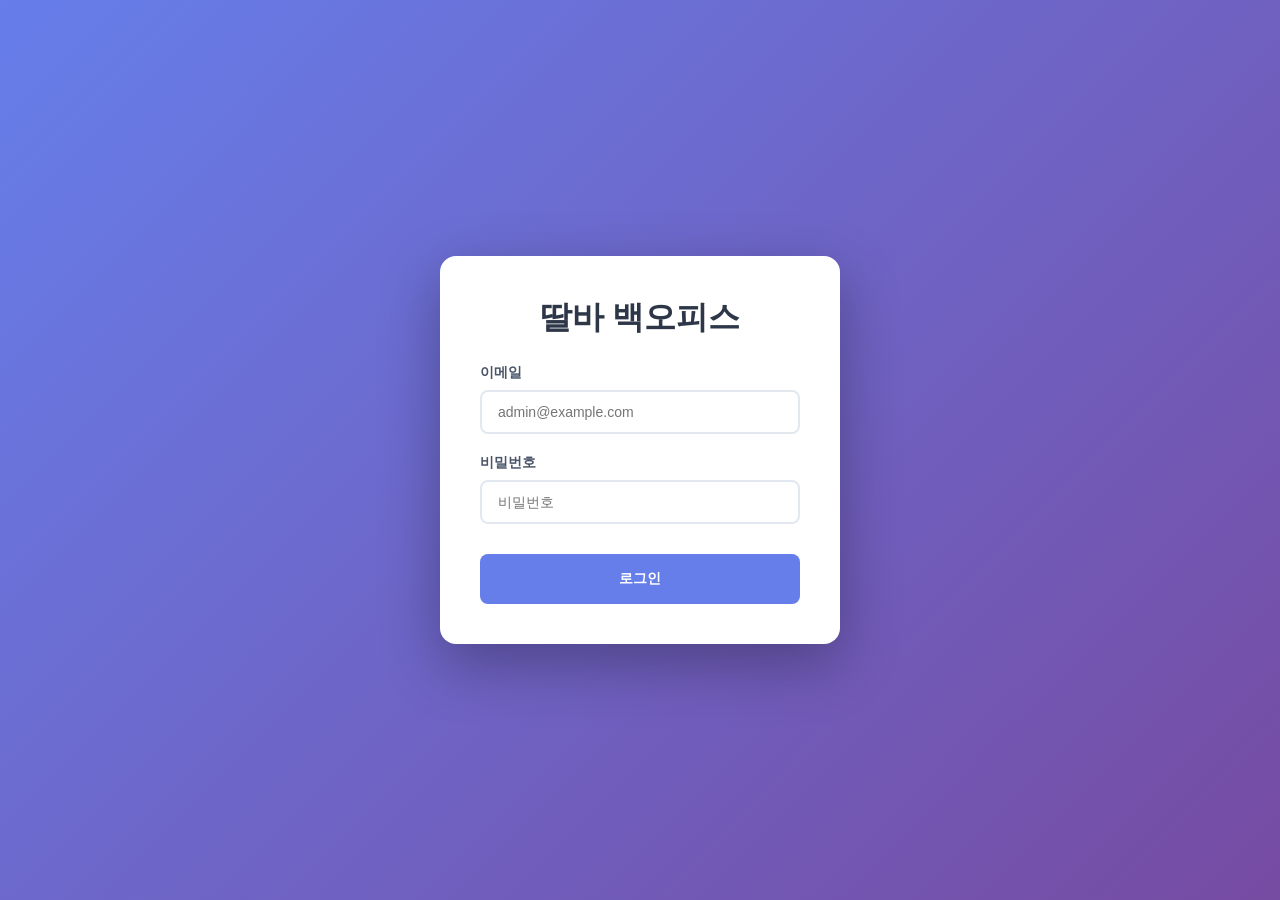
==== backend/src/main/resources/static/admin/index.html @ c96c1b23 "feat:관리자탭에서 일정 추가시 장소 2개이상 선택할 수 있도록 수정" ====
<!DOCTYPE html>
<html lang="ko">
<head>
    <meta charset="UTF-8">
    <meta name="viewport" content="width=device-width, initial-scale=1.0">
    <title>딸바 백오피스</title>
    <link rel="stylesheet" href="css/admin.css">
</head>
<body>
    <!-- 로그인 화면 -->
    <div id="login-screen" class="login-container">
        <div class="login-box">
            <h1>딸바 백오피스</h1>
            <form id="login-form" class="login-form">
                <div class="filter-item">
                    <label for="login-email">이메일</label>
                    <input type="email" id="login-email" class="modal-input" placeholder="admin@example.com" required>
                </div>
                <div class="filter-item">
                    <label for="login-password">비밀번호</label>
                    <input type="password" id="login-password" class="modal-input" placeholder="비밀번호" required>
                </div>
                <p id="login-error" style="color: #991b1b; font-size: 14px; margin-bottom: 12px; display: none;"></p>
                <button type="submit" class="btn btn-primary">로그인</button>
            </form>
        </div>
    </div>

    <!-- 관리자 화면 -->
    <div id="admin-screen" class="admin-container hidden">
        <aside class="sidebar">
            <div class="logo">
                <h2>딸바 관리</h2>
            </div>
            <nav class="nav-menu">
                <button type="button" class="nav-tab active" data-tab="dashboard">
                    <span class="tab-icon">📊</span>
                    <span class="tab-text">대시보드</span>
                </button>
                <button type="button" class="nav-tab" data-tab="users">
                    <span class="tab-icon">👥</span>
                    <span class="tab-text">유저 관리</span>
                </button>
                <button type="button" class="nav-tab" data-tab="clubs">
                    <span class="tab-icon">🏀</span>
                    <span class="tab-text">동아리 관리</span>
                </button>
                <button type="button" class="nav-tab" data-tab="posts">
                    <span class="tab-icon">📝</span>
                    <span class="tab-text">게시글 관리</span>
                </button>
                <button type="button" class="nav-tab" data-tab="schedule-locations">
                    <span class="tab-icon">📍</span>
                    <span class="tab-text">매칭 장소</span>
                </button>
                <button type="button" class="nav-tab" data-tab="schedules">
                    <span class="tab-icon">📅</span>
                    <span class="tab-text">일정 관리</span>
                </button>
            </nav>
            <button type="button" class="logout-btn" id="logout-btn">로그아웃</button>
        </aside>

        <main class="main-content">
            <!-- 대시보드 -->
            <div id="tab-dashboard" class="tab-content active">
                <div class="content-header">
                    <h1>대시보드</h1>
                </div>
                <div class="stats-grid" id="dashboard-stats">
                    <div class="stat-card">
                        <h3>전체 유저</h3>
                        <div class="stat-value" id="stat-users">-</div>
                    </div>
                    <div class="stat-card">
                        <h3>동아리 수</h3>
                        <div class="stat-value" id="stat-clubs">-</div>
                    </div>
                </div>
            </div>

            <!-- 유저 관리 -->
            <div id="tab-users" class="tab-content">
                <div class="content-header">
                    <h1>유저 관리</h1>
                    <div class="header-info">
                        <span class="total-count">총 <strong id="users-total">0</strong>명</span>
                    </div>
                </div>
                <div class="filter-section">
                    <div class="filter-group">
                        <div class="filter-item">
                            <label>학생 여부</label>
                            <select id="filter-student" class="filter-select">
                                <option value="">전체</option>
                                <option value="true">학생</option>
                                <option value="false">외부인</option>
                            </select>
                        </div>
                        <div class="filter-item search-box">
                            <label>검색 (이메일, 본명, 학번)</label>
                            <div class="search-wrapper">
                                <input type="text" id="search-users" class="search-input" placeholder="검색어 입력">
                                <button type="button" class="search-btn" id="btn-search-users">🔍</button>
                                <button type="button" class="reset-btn" id="btn-reset-users">초기화</button>
                            </div>
                        </div>
                    </div>
                </div>
                <div class="table-section">
                    <div class="table-wrapper">
                        <table class="member-table">
                            <thead>
                                <tr>
                                    <th>번호</th>
                                    <th>이메일</th>
                                    <th>본명</th>
                                    <th>학생</th>
                                    <th>학과</th>
                                    <th>학번</th>
                                    <th>동아리</th>
                                    <th>가입일</th>
                                    <th>액션</th>
                                </tr>
                            </thead>
                            <tbody id="users-tbody">
                                <tr><td colspan="9" class="empty-state"><p>데이터를 불러오는 중...</p></td></tr>
                            </tbody>
                        </table>
                    </div>
                    <div class="pagination" id="users-pagination"></div>
                </div>
            </div>

            <!-- 동아리 관리 -->
            <div id="tab-clubs" class="tab-content">
                <div class="content-header">
                    <h1>동아리 관리</h1>
                    <div class="header-info">
                        <button type="button" class="action-btn" id="btn-create-club">+ 동아리 생성</button>
                    </div>
                </div>
                <div class="table-section">
                    <div class="table-wrapper">
                        <table class="member-table">
                            <thead>
                                <tr>
                                    <th>동아리명</th>
                                    <th>동아리장</th>
                                    <th>멤버 수</th>
                                    <th>액션</th>
                                </tr>
                            </thead>
                            <tbody id="clubs-tbody">
                                <tr><td colspan="4" class="empty-state"><p>데이터를 불러오는 중...</p></td></tr>
                            </tbody>
                        </table>
                    </div>
                </div>
            </div>

            <!-- 게시글 관리 -->
            <div id="tab-posts" class="tab-content">
                <div class="content-header">
                    <h1>게시글 관리</h1>
                    <div class="header-info">
                        <button type="button" class="action-btn" id="btn-create-post">+ 공지 작성</button>
                        <span class="total-count" style="margin-left: 12px;">총 <strong id="posts-total">0</strong>건</span>
                    </div>
                </div>
                <div class="table-section">
                    <div class="table-wrapper">
                        <table class="member-table">
                            <thead>
                                <tr>
                                    <th>공지</th>
                                    <th>제목</th>
                                    <th>작성자</th>
                                    <th>조회</th>
                                    <th>댓글</th>
                                    <th>작성일</th>
                                    <th>액션</th>
                                </tr>
                            </thead>
                            <tbody id="posts-tbody">
                                <tr><td colspan="7" class="empty-state"><p>데이터를 불러오는 중...</p></td></tr>
                            </tbody>
                        </table>
                    </div>
                    <div class="pagination" id="posts-pagination"></div>
                </div>
            </div>

            <!-- 매칭 장소 관리 -->
            <div id="tab-schedule-locations" class="tab-content">
                <div class="content-header">
                    <h1>매칭 장소 관리</h1>
                    <div class="header-info">
                        <button type="button" class="action-btn" id="btn-create-location">+ 장소 추가</button>
                        <span class="total-count" style="margin-left: 12px;">총 <strong id="locations-total">0</strong>곳</span>
                    </div>
                </div>
                <div class="table-section">
                    <div class="table-wrapper">
                        <table class="member-table">
                            <thead>
                                <tr>
                                    <th>순서</th>
                                    <th>장소명</th>
                                    <th>액션</th>
                                </tr>
                            </thead>
                            <tbody id="locations-tbody">
                                <tr><td colspan="3" class="empty-state"><p>데이터를 불러오는 중...</p></td></tr>
                            </tbody>
                        </table>
                    </div>
                </div>
            </div>

            <!-- 일정 관리 -->
            <div id="tab-schedules" class="tab-content">
                <div class="content-header">
                    <h1>일정 관리</h1>
                    <div class="header-info">
                        <button type="button" class="action-btn" id="btn-create-schedule">+ 일정 등록</button>
                        <span class="total-count" style="margin-left: 12px;">총 <strong id="schedules-total">0</strong>건</span>
                    </div>
                </div>
                <div class="filter-section">
                    <div class="filter-group">
                        <div class="filter-item">
                            <label>날짜 범위</label>
                            <input type="date" id="schedule-start-date" class="filter-input">
                            ~
                            <input type="date" id="schedule-end-date" class="filter-input">
                        </div>
                        <div class="filter-item">
                            <label>장소</label>
                            <div id="filter-schedule-locations" class="filter-locations-checkboxes">
                                <!-- 체크박스는 refreshLocationSelects에서 동적 생성 -->
                            </div>
                        </div>
                        <div class="filter-item">
                            <button type="button" class="search-btn" id="btn-search-schedules">조회</button>
                        </div>
                    </div>
                </div>
                <div class="table-section">
                    <div class="table-wrapper">
                        <table class="member-table">
                            <thead>
                                <tr>
                                    <th>장소</th>
                                    <th>종류</th>
                                    <th>날짜</th>
                                    <th>시작</th>
                                    <th>종료</th>
                                    <th>상태</th>
                                    <th>제목</th>
                                    <th>액션</th>
                                </tr>
                            </thead>
                            <tbody id="schedules-tbody">
                                <tr><td colspan="8" class="empty-state"><p>날짜 범위를 선택 후 조회하세요.</p></td></tr>
                            </tbody>
                        </table>
                    </div>
                </div>
            </div>

        </main>
    </div>

    <!-- 유저 상세 모달 -->
    <div id="modal-user-detail" class="modal">
        <div class="modal-content">
            <div class="modal-header">
                <h3>유저 상세</h3>
                <button type="button" class="modal-close" data-close="modal-user-detail">&times;</button>
            </div>
            <div class="modal-body" id="modal-user-detail-body"></div>
        </div>
    </div>

    <!-- 동아리 생성 모달 -->
    <div id="modal-create-club" class="modal">
        <div class="modal-content">
            <div class="modal-header">
                <h3>동아리 생성</h3>
                <button type="button" class="modal-close" data-close="modal-create-club">&times;</button>
            </div>
            <div class="modal-body">
                <form id="form-create-club" class="modal-form">
                    <div class="filter-item">
                        <label>동아리명</label>
                        <input type="text" id="club-name" class="modal-input" required placeholder="동아리 이름">
                    </div>
                    <div class="filter-item">
                        <label>로고 URL (선택)</label>
                        <input type="url" id="club-logo" class="modal-input" placeholder="https://...">
                    </div>
                    <div class="filter-item">
                        <label>동아리 소개 (선택)</label>
                        <textarea id="club-introduction" class="modal-input" rows="3" placeholder="동아리 소개를 입력하세요"></textarea>
                    </div>
                </form>
            </div>
            <div class="modal-footer">
                <button type="button" class="btn btn-cancel" data-close="modal-create-club">취소</button>
                <button type="button" class="btn btn-primary" id="btn-submit-create-club">생성</button>
            </div>
        </div>
    </div>

    <!-- 동아리장 설정 모달 -->
    <div id="modal-set-captain" class="modal">
        <div class="modal-content">
            <div class="modal-header">
                <h3>동아리장 설정</h3>
                <button type="button" class="modal-close" data-close="modal-set-captain">&times;</button>
            </div>
            <div class="modal-body">
                <p class="modal-member-info" id="captain-club-name"></p>
                <div class="filter-item">
                    <label>동아리장 선택</label>
                    <select id="captain-user-select" class="modal-select"></select>
                </div>
            </div>
            <div class="modal-footer">
                <button type="button" class="btn btn-cancel" data-close="modal-set-captain">취소</button>
                <button type="button" class="btn btn-primary" id="btn-submit-captain">설정</button>
            </div>
        </div>
    </div>

    <!-- 게시글 작성/수정 모달 -->
    <div id="modal-edit-post" class="modal">
        <div class="modal-content">
            <div class="modal-header">
                <h3 id="modal-post-title">공지 작성</h3>
                <button type="button" class="modal-close" data-close="modal-edit-post">&times;</button>
            </div>
            <div class="modal-body">
                <input type="hidden" id="edit-post-id">
                <div class="filter-item">
                    <label>제목</label>
                    <input type="text" id="edit-post-title" class="modal-input" required placeholder="제목을 입력하세요" maxlength="200">
                </div>
                <div class="filter-item">
                    <label>내용</label>
                    <textarea id="edit-post-content" class="modal-input" rows="8" required placeholder="내용을 입력하세요"></textarea>
                </div>
                <div class="filter-item" id="edit-post-pin-wrap" style="display: none;">
                    <label><input type="checkbox" id="edit-post-pinned"> 상단 고정 (공지)</label>
                </div>
            </div>
            <div class="modal-footer">
                <button type="button" class="btn btn-cancel" data-close="modal-edit-post">취소</button>
                <button type="button" class="btn btn-primary" id="btn-submit-post">저장</button>
            </div>
        </div>
    </div>

    <!-- 게시글 상세 모달 -->
    <div id="modal-post-detail" class="modal">
        <div class="modal-content modal-wide">
            <div class="modal-header">
                <h3>게시글 상세</h3>
                <button type="button" class="modal-close" data-close="modal-post-detail">&times;</button>
            </div>
            <div class="modal-body" id="modal-post-detail-body">
                <p>로딩 중...</p>
            </div>
            <div class="modal-footer">
                <button type="button" class="btn btn-cancel" data-close="modal-post-detail">닫기</button>
                <button type="button" class="btn btn-primary" id="btn-edit-post-from-detail">수정</button>
                <button type="button" class="btn btn-secondary" id="btn-pin-post">공지 설정</button>
                <button type="button" class="btn btn-danger" id="btn-delete-post">삭제</button>
            </div>
        </div>
    </div>

    <!-- 매칭 장소 등록/수정 모달 -->
    <div id="modal-edit-location" class="modal">
        <div class="modal-content">
            <div class="modal-header">
                <h3 id="modal-location-title">장소 추가</h3>
                <button type="button" class="modal-close" data-close="modal-edit-location">&times;</button>
            </div>
            <div class="modal-body">
                <input type="hidden" id="edit-location-id">
                <div class="filter-item">
                    <label>장소명 <span class="required">*</span></label>
                    <input type="text" id="edit-location-name" class="modal-input" required placeholder="예: 넉넉한터 본관 방향">
                </div>
                <div class="filter-item">
                    <label>정렬 순서</label>
                    <input type="number" id="edit-location-sort-order" class="modal-input" value="0" min="0">
                </div>
            </div>
            <div class="modal-footer">
                <button type="button" class="btn btn-cancel" data-close="modal-edit-location">취소</button>
                <button type="button" class="btn btn-primary" id="btn-submit-location">저장</button>
            </div>
        </div>
    </div>

    <!-- 일정 등록/수정 모달 -->
    <div id="modal-edit-schedule" class="modal">
        <div class="modal-content">
            <div class="modal-header">
                <h3 id="modal-schedule-title">일정 등록</h3>
                <button type="button" class="modal-close" data-close="modal-edit-schedule">&times;</button>
            </div>
            <div class="modal-body">
                <input type="hidden" id="edit-schedule-id">
                <div class="filter-item">
                    <label>장소 <span class="required">*</span></label>
                    <select id="edit-schedule-location" class="modal-input" required>
                        <option value="">선택</option>
                    </select>
                </div>
                <div class="filter-item">
                    <label>종류</label>
                    <select id="edit-schedule-type" class="modal-input">
                        <option value="REGULAR">일반</option>
                        <option value="TRAINING">훈련 (12주 주간 반복)</option>
                    </select>
                    <p class="form-hint" id="schedule-type-hint" style="margin-top:4px; font-size:12px; color:#666; display:none;">훈련 선택 시, 같은 요일·시간으로 12주간 자동 등록됩니다.</p>
                </div>
                <div class="filter-item">
                    <label>날짜 <span class="required">*</span></label>
                    <input type="date" id="edit-schedule-date" class="modal-input" required>
                </div>
                <div class="filter-item">
                    <label>시작 시간 <span class="required">*</span></label>
                    <input type="time" id="edit-schedule-start-time" class="modal-input" required>
                </div>
                <div class="filter-item">
                    <label>종료 시간 <span class="required">*</span></label>
                    <input type="time" id="edit-schedule-end-time" class="modal-input" required>
                </div>
                <div class="filter-item">
                    <label>상태</label>
                    <select id="edit-schedule-status" class="modal-input">
                        <option value="SCHEDULED">사용 중</option>
                        <option value="AVAILABLE">비어 있음</option>
                        <option value="CANCELLED">취소</option>
                    </select>
                </div>
                <div class="filter-item">
                    <label>제목</label>
                    <input type="text" id="edit-schedule-title" class="modal-input" placeholder="예: 동아리 연습" maxlength="200">
                </div>
                <div class="filter-item">
                    <label>설명</label>
                    <textarea id="edit-schedule-description" class="modal-input" rows="3" placeholder="추가 설명"></textarea>
                </div>
            </div>
            <div class="modal-footer">
                <button type="button" class="btn btn-cancel" data-close="modal-edit-schedule">취소</button>
                <button type="button" class="btn btn-primary" id="btn-submit-schedule">저장</button>
            </div>
        </div>
    </div>

    <!-- 댓글 작성 모달 -->
    <div id="modal-add-comment" class="modal">
        <div class="modal-content">
            <div class="modal-header">
                <h3>댓글 작성</h3>
                <button type="button" class="modal-close" data-close="modal-add-comment">&times;</button>
            </div>
            <div class="modal-body">
                <input type="hidden" id="comment-post-id">
                <div class="filter-item">
                    <label>댓글 내용</label>
                    <textarea id="comment-content" class="modal-input" rows="4" required placeholder="댓글을 입력하세요"></textarea>
                </div>
            </div>
            <div class="modal-footer">
                <button type="button" class="btn btn-cancel" data-close="modal-add-comment">취소</button>
                <button type="button" class="btn btn-primary" id="btn-submit-comment">작성</button>
            </div>
        </div>
    </div>

    <style>
        .hidden { display: none !important; }
    </style>

    <script src="js/admin.js"></script>
    <script src="js/dashboard.js"></script>
    <script src="js/users.js"></script>
    <script src="js/clubs.js"></script>
    <script src="js/posts.js"></script>
    <script src="js/schedule-locations.js"></script>
    <script src="js/schedules.js"></script>
    <script>
        document.addEventListener('DOMContentLoaded', function () {
            if (Admin.isLoggedIn()) {
                Admin.showAdminScreen();
                Admin.switchTab('dashboard');
            } else {
                Admin.showLoginScreen();
            }

            Admin.initTabs();

            document.getElementById('login-form').addEventListener('submit', async function (e) {
                e.preventDefault();
                const email = document.getElementById('login-email').value.trim();
                const password = document.getElementById('login-password').value;
                const errEl = document.getElementById('login-error');
                errEl.style.display = 'none';
                try {
                    await Admin.login(email, password);
                } catch (err) {
                    errEl.textContent = err.message || '로그인에 실패했습니다.';
                    errEl.style.display = 'block';
                }
            });

            document.getElementById('logout-btn').addEventListener('click', Admin.logout);

            document.querySelectorAll('[data-close]').forEach(function (btn) {
                btn.addEventListener('click', function () {
                    const modalId = this.getAttribute('data-close');
                    document.getElementById(modalId).classList.remove('show');
                });
            });

            document.querySelectorAll('.modal').forEach(function (modal) {
                modal.addEventListener('click', function (e) {
                    if (e.target === modal) modal.classList.remove('show');
                });
            });
        });
    </script>
</body>
</html>
---- backend/src/main/resources/static/admin/css/admin.css ----
/* 전역 스타일 */
* {
    margin: 0;
    padding: 0;
    box-sizing: border-box;
}

body {
    font-family: -apple-system, BlinkMacSystemFont, 'Segoe UI', Roboto, 'Helvetica Neue', Arial, sans-serif;
    background-color: #f5f7fa;
    color: #333;
}

/* 관리자 컨테이너 */
.admin-container {
    display: flex;
    min-height: 100vh;
}

/* 사이드바 */
.sidebar {
    width: 260px;
    background: linear-gradient(180deg, #667eea 0%, #764ba2 100%);
    color: white;
    padding: 30px 0;
    box-shadow: 2px 0 10px rgba(0, 0, 0, 0.1);
    position: fixed;
    height: 100vh;
    left: 0;
    top: 0;
}

.logo {
    padding: 0 30px 40px;
    border-bottom: 1px solid rgba(255, 255, 255, 0.2);
}

.logo h2 {
    font-size: 24px;
    font-weight: 700;
}

.nav-menu {
    padding: 30px 20px;
}

.nav-tab {
    width: 100%;
    padding: 16px 20px;
    margin-bottom: 12px;
    background: rgba(255, 255, 255, 0.1);
    border: none;
    border-radius: 12px;
    color: white;
    font-size: 16px;
    cursor: pointer;
    transition: all 0.3s ease;
    display: flex;
    align-items: center;
    gap: 12px;
}

.nav-tab:hover {
    background: rgba(255, 255, 255, 0.2);
    transform: translateX(5px);
}

.nav-tab.active {
    background: white;
    color: #667eea;
    font-weight: 600;
    box-shadow: 0 4px 12px rgba(0, 0, 0, 0.15);
}

.tab-icon {
    font-size: 24px;
}

.tab-text {
    flex: 1;
    text-align: left;
}

/* 메인 콘텐츠 */
.main-content {
    margin-left: 260px;
    flex: 1;
    padding: 40px;
    width: calc(100% - 260px);
}

/* 헤더 */
.content-header {
    display: flex;
    justify-content: space-between;
    align-items: center;
    margin-bottom: 30px;
}

.content-header h1 {
    font-size: 28px;
    color: #2d3748;
}

.header-info {
    display: flex;
    gap: 20px;
}

.total-count {
    font-size: 16px;
    color: #718096;
}

.total-count strong {
    color: #667eea;
    font-size: 20px;
}

/* 필터 섹션 */
.filter-section {
    background: white;
    padding: 24px;
    border-radius: 16px;
    margin-bottom: 24px;
    box-shadow: 0 2px 8px rgba(0, 0, 0, 0.05);
}

.filter-group {
    display: flex;
    gap: 16px;
    align-items: flex-end;
    flex-wrap: wrap;
}

.filter-item {
    display: flex;
    flex-direction: column;
    gap: 8px;
}

.filter-item label {
    font-size: 14px;
    font-weight: 600;
    color: #4a5568;
}

.filter-select {
    padding: 10px 16px;
    border: 2px solid #e2e8f0;
    border-radius: 8px;
    font-size: 14px;
    background: white;
    cursor: pointer;
    transition: border-color 0.3s;
    min-width: 150px;
}

.filter-select:focus {
    outline: none;
    border-color: #667eea;
}

.filter-locations-checkboxes {
    display: flex;
    flex-wrap: wrap;
    gap: 12px 20px;
    align-items: center;
}

.filter-location-checkbox {
    display: inline-flex;
    align-items: center;
    gap: 6px;
    font-size: 14px;
    cursor: pointer;
    white-space: nowrap;
}

.filter-location-checkbox input {
    cursor: pointer;
}

.filter-locations-checkboxes .empty-hint {
    font-size: 13px;
    color: #94a3b8;
}

.search-box {
    flex: 1;
    min-width: 250px;
}

.search-wrapper {
    display: flex;
    gap: 8px;
}

.search-input {
    flex: 1;
    padding: 10px 16px;
    border: 2px solid #e2e8f0;
    border-radius: 8px;
    font-size: 14px;
    transition: border-color 0.3s;
}

.search-input:focus {
    outline: none;
    border-color: #667eea;
}

.search-btn {
    padding: 10px 20px;
    background: #667eea;
    color: white;
    border: none;
    border-radius: 8px;
    cursor: pointer;
    transition: background 0.3s;
    font-size: 18px;
}

.search-btn:hover {
    background: #5568d3;
}

.reset-btn {
    padding: 10px 24px;
    background: #f7fafc;
    color: #4a5568;
    border: 2px solid #e2e8f0;
    border-radius: 8px;
    cursor: pointer;
    font-size: 14px;
    font-weight: 600;
    transition: all 0.3s;
}

.reset-btn:hover {
    background: #edf2f7;
    border-color: #cbd5e0;
}

/* 테이블 섹션 */
.table-section {
    background: white;
    border-radius: 16px;
    padding: 24px;
    box-shadow: 0 2px 8px rgba(0, 0, 0, 0.05);
}

.table-wrapper {
    overflow-x: auto;
}

.member-table {
    width: 100%;
    border-collapse: collapse;
}

.member-table thead {
    background: #f7fafc;
}

.member-table th {
    padding: 16px;
    text-align: left;
    font-weight: 600;
    color: #4a5568;
    font-size: 14px;
    border-bottom: 2px solid #e2e8f0;
}

.member-table td {
    padding: 16px;
    border-bottom: 1px solid #e2e8f0;
    font-size: 14px;
    color: #2d3748;
}

.member-table tbody tr {
    transition: background 0.2s;
}

.member-table tbody tr:hover {
    background: #f7fafc;
}

.status-badge {
    display: inline-block;
    padding: 6px 12px;
    border-radius: 20px;
    font-size: 12px;
    font-weight: 600;
}

.status-pending {
    background: #fef3c7;
    color: #92400e;
}

.status-approved {
    background: #d1fae5;
    color: #065f46;
}

.status-connecting {
    background: #dbeafe;
    color: #1e40af;
}

.status-connected {
    background: #e0e7ff;
    color: #3730a3;
}

.status-blacklisted {
    background: #fee2e2;
    color: #991b1b;
}

.action-btn {
    padding: 8px 16px;
    background: #667eea;
    color: white;
    border: none;
    border-radius: 6px;
    cursor: pointer;
    font-size: 13px;
    font-weight: 600;
    transition: background 0.3s;
}

.action-btn:hover {
    background: #5568d3;
}

.empty-state {
    text-align: center;
    padding: 60px 20px;
    color: #a0aec0;
}

.empty-state p {
    font-size: 16px;
}

/* 페이지네이션 */
.pagination {
    display: flex;
    justify-content: center;
    align-items: center;
    gap: 12px;
    margin-top: 32px;
}

.page-btn {
    padding: 8px 16px;
    background: white;
    border: 2px solid #e2e8f0;
    border-radius: 8px;
    cursor: pointer;
    font-size: 14px;
    font-weight: 600;
    color: #4a5568;
    transition: all 0.3s;
}

.page-btn:hover:not(:disabled) {
    background: #f7fafc;
    border-color: #667eea;
    color: #667eea;
}

.page-btn:disabled {
    opacity: 0.5;
    cursor: not-allowed;
}

.page-numbers {
    display: flex;
    gap: 8px;
}

.page-number {
    width: 40px;
    height: 40px;
    background: white;
    border: 2px solid #e2e8f0;
    border-radius: 8px;
    cursor: pointer;
    font-size: 14px;
    font-weight: 600;
    color: #4a5568;
    transition: all 0.3s;
}

.page-number:hover {
    background: #f7fafc;
    border-color: #667eea;
    color: #667eea;
}

.page-number.active {
    background: #667eea;
    border-color: #667eea;
    color: white;
}

/* 모달 */
.modal {
    display: none;
    position: fixed;
    top: 0;
    left: 0;
    width: 100%;
    height: 100%;
    background: rgba(0, 0, 0, 0.5);
    z-index: 1000;
    align-items: center;
    justify-content: center;
}

.modal.show {
    display: flex;
}

.modal-content {
    background: white;
    border-radius: 16px;
    width: 90%;
    max-width: 500px;
    max-height: 90vh;
    overflow-y: auto;
    box-shadow: 0 20px 60px rgba(0, 0, 0, 0.3);
    animation: modalSlideIn 0.3s ease;
}

.modal-content.modal-wide {
    max-width: 700px;
}

@keyframes modalSlideIn {
    from {
        transform: translateY(-50px);
        opacity: 0;
    }
    to {
        transform: translateY(0);
        opacity: 1;
    }
}

.modal-header {
    display: flex;
    justify-content: space-between;
    align-items: center;
    padding: 24px;
    border-bottom: 1px solid #e2e8f0;
}

.modal-header h3 {
    font-size: 20px;
    color: #2d3748;
}

.modal-close {
    background: none;
    border: none;
    font-size: 28px;
    color: #a0aec0;
    cursor: pointer;
    transition: color 0.3s;
}

.modal-close:hover {
    color: #4a5568;
}

.modal-body {
    padding: 24px;
}

.modal-member-info {
    margin-bottom: 20px;
    font-size: 16px;
    color: #4a5568;
}

.modal-form {
    display: flex;
    flex-direction: column;
    gap: 8px;
}

.modal-form label {
    font-size: 14px;
    font-weight: 600;
    color: #4a5568;
}

.modal-select,
.modal-input {
    padding: 12px 16px;
    border: 2px solid #e2e8f0;
    border-radius: 8px;
    font-size: 14px;
    background: white;
}

.modal-select:focus,
.modal-input:focus {
    outline: none;
    border-color: #667eea;
}

.modal-footer {
    display: flex;
    justify-content: flex-end;
    gap: 12px;
    padding: 24px;
    border-top: 1px solid #e2e8f0;
}

.btn {
    padding: 10px 24px;
    border: none;
    border-radius: 8px;
    font-size: 14px;
    font-weight: 600;
    cursor: pointer;
    transition: all 0.3s;
}

.btn-cancel {
    background: #f7fafc;
    color: #4a5568;
}

.btn-cancel:hover {
    background: #edf2f7;
}

.btn-primary {
    background: #667eea;
    color: white;
}

.btn-primary:hover {
    background: #5568d3;
}

.btn-secondary {
    background: #e2e8f0;
    color: #4a5568;
}

.btn-secondary:hover {
    background: #cbd5e0;
}

.btn-danger {
    background: #e53e3e;
    color: white;
}

.btn-danger:hover {
    background: #c53030;
}

/* 탭 콘텐츠 */
.tab-content {
    display: none;
}

.tab-content.active {
    display: block;
}

/* 로그인 화면 */
.login-container {
    min-height: 100vh;
    display: flex;
    align-items: center;
    justify-content: center;
    background: linear-gradient(135deg, #667eea 0%, #764ba2 100%);
}

.login-box {
    background: white;
    padding: 40px;
    border-radius: 16px;
    box-shadow: 0 20px 60px rgba(0, 0, 0, 0.3);
    width: 100%;
    max-width: 400px;
}

.login-box h1 {
    text-align: center;
    padding-bottom: 24px;
    color: #2d3748;
}

.login-form .filter-item {
    margin-bottom: 20px;
}

.login-form .btn-primary {
    width: 100%;
    padding: 16px;
    margin-top: 10px;
}

/* 대시보드 통계 카드 */
.stats-grid {
    display: grid;
    grid-template-columns: repeat(auto-fit, minmax(200px, 1fr));
    gap: 24px;
    margin-bottom: 32px;
}

.stat-card {
    background: white;
    padding: 24px;
    border-radius: 16px;
    box-shadow: 0 2px 8px rgba(0, 0, 0, 0.05);
}

.stat-card h3 {
    font-size: 14px;
    color: #718096;
    margin-bottom: 8px;
}

.stat-card .stat-value {
    font-size: 32px;
    font-weight: 700;
    color: #667eea;
}

/* 로그아웃 버튼 */
.logout-btn {
    margin-top: auto;
    padding: 16px 20px;
    margin: 20px;
    background: rgba(255, 255, 255, 0.1);
    border: none;
    border-radius: 12px;
    color: white;
    font-size: 14px;
    cursor: pointer;
    transition: all 0.3s;
}

.logout-btn:hover {
    background: rgba(255, 255, 255, 0.2);
}

/* 반응형 */
@media (max-width: 1024px) {
    .sidebar {
        width: 200px;
    }

    .main-content {
        margin-left: 200px;
        width: calc(100% - 200px);
    }
}

@media (max-width: 768px) {
    .sidebar {
        width: 100%;
        height: auto;
        position: relative;
    }

    .main-content {
        margin-left: 0;
        width: 100%;
    }

    .filter-group {
        flex-direction: column;
    }

    .filter-item,
    .search-box {
        width: 100%;
    }
}
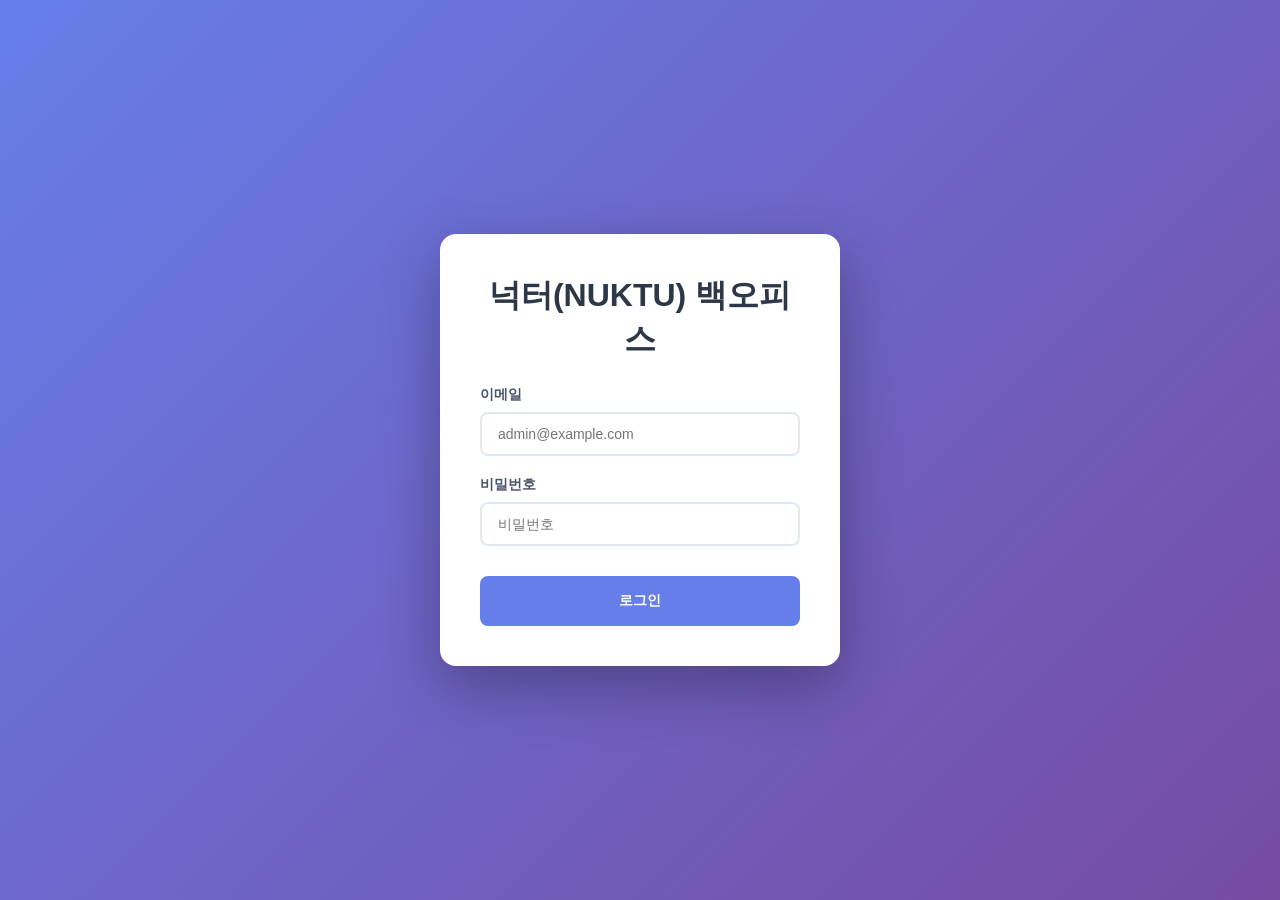
==== commit bf5b4ab4: "chore:넉터로 이름 변경" ====
--- a/backend/src/main/resources/static/admin/index.html
+++ b/backend/src/main/resources/static/admin/index.html
@@ -3,14 +3,14 @@
 <head>
     <meta charset="UTF-8">
     <meta name="viewport" content="width=device-width, initial-scale=1.0">
-    <title>딸바 백오피스</title>
+    <title>넉터(NUKTU) 백오피스</title>
     <link rel="stylesheet" href="css/admin.css">
 </head>
 <body>
     <!-- 로그인 화면 -->
     <div id="login-screen" class="login-container">
         <div class="login-box">
-            <h1>딸바 백오피스</h1>
+            <h1>넉터(NUKTU) 백오피스</h1>
             <form id="login-form" class="login-form">
                 <div class="filter-item">
                     <label for="login-email">이메일</label>
@@ -30,7 +30,7 @@
     <div id="admin-screen" class="admin-container hidden">
         <aside class="sidebar">
             <div class="logo">
-                <h2>딸바 관리</h2>
+                <h2>넉터(NUKTU) 관리</h2>
             </div>
             <nav class="nav-menu">
                 <button type="button" class="nav-tab active" data-tab="dashboard">
@@ -56,6 +56,19 @@
                 <button type="button" class="nav-tab" data-tab="schedules">
                     <span class="tab-icon">📅</span>
                     <span class="tab-text">일정 관리</span>
+                </button>
+                <div class="nav-divider"></div>
+                <button type="button" class="nav-tab" data-tab="recruitments">
+                    <span class="tab-icon">🏟️</span>
+                    <span class="tab-text">모집글 관리</span>
+                </button>
+                <button type="button" class="nav-tab" data-tab="noShowReports">
+                    <span class="tab-icon">🚫</span>
+                    <span class="tab-text">노쇼 신고</span>
+                </button>
+                <button type="button" class="nav-tab" data-tab="clubMatchAdmin">
+                    <span class="tab-icon">⚔️</span>
+                    <span class="tab-text">친선전 관리</span>
                 </button>
             </nav>
             <button type="button" class="logout-btn" id="logout-btn">로그아웃</button>
@@ -269,7 +282,143 @@
                 </div>
             </div>
 
+            <!-- 모집글 관리 -->
+            <div id="tab-recruitments" class="tab-content">
+                <div class="content-header">
+                    <h1>모집글 관리</h1>
+                    <div class="header-info">
+                        <span class="total-count">총 <strong id="recruitments-total">0</strong>건</span>
+                    </div>
+                </div>
+                <div class="filter-section">
+                    <div class="filter-group">
+                        <div class="filter-item">
+                            <label>상태</label>
+                            <select id="filter-recruitment-status" class="filter-select">
+                                <option value="">전체</option>
+                                <option value="OPEN">모집중</option>
+                                <option value="CONFIRMED">확정</option>
+                                <option value="CLOSED">마감</option>
+                                <option value="CANCELLED">취소</option>
+                            </select>
+                        </div>
+                        <div class="filter-item">
+                            <label>경기형태</label>
+                            <select id="filter-recruitment-format" class="filter-select">
+                                <option value="">전체</option>
+                                <option value="THREE_VS_THREE">3:3</option>
+                                <option value="FOUR_VS_FOUR">4:4</option>
+                                <option value="FIVE_VS_FIVE">5:5</option>
+                                <option value="FLEXIBLE">자유</option>
+                            </select>
+                        </div>
+                        <div class="filter-item">
+                            <button type="button" class="search-btn" id="btn-search-recruitments">조회</button>
+                            <button type="button" class="reset-btn" id="btn-reset-recruitments">초기화</button>
+                        </div>
+                    </div>
+                </div>
+                <div class="table-section">
+                    <div class="table-wrapper">
+                        <table class="member-table">
+                            <thead>
+                                <tr>
+                                    <th>작성자</th>
+                                    <th>장소</th>
+                                    <th>시간</th>
+                                    <th>형태</th>
+                                    <th>인원</th>
+                                    <th>상태</th>
+                                    <th>생성일</th>
+                                    <th>액션</th>
+                                </tr>
+                            </thead>
+                            <tbody id="recruitments-tbody">
+                                <tr><td colspan="8" class="empty-state"><p>데이터를 불러오는 중...</p></td></tr>
+                            </tbody>
+                        </table>
+                    </div>
+                    <div class="pagination" id="recruitments-pagination"></div>
+                </div>
+            </div>
+
+            <!-- 노쇼 신고 관리 -->
+            <div id="tab-noShowReports" class="tab-content">
+                <div class="content-header">
+                    <h1>노쇼 신고 관리</h1>
+                    <div class="header-info">
+                        <span class="total-count">대기중 <strong id="noshow-total">0</strong>건</span>
+                    </div>
+                </div>
+                <div class="table-section">
+                    <div class="table-wrapper">
+                        <table class="member-table">
+                            <thead>
+                                <tr>
+                                    <th>경기 ID</th>
+                                    <th>신고자</th>
+                                    <th>피신고자</th>
+                                    <th>상태</th>
+                                    <th>신고일</th>
+                                    <th>액션</th>
+                                </tr>
+                            </thead>
+                            <tbody id="noshow-tbody">
+                                <tr><td colspan="6" class="empty-state"><p>데이터를 불러오는 중...</p></td></tr>
+                            </tbody>
+                        </table>
+                    </div>
+                </div>
+            </div>
+
+            <!-- 친선전 관리 -->
+            <div id="tab-clubMatchAdmin" class="tab-content">
+                <div class="content-header">
+                    <h1>친선전 결과 관리</h1>
+                    <div class="header-info">
+                        <span class="total-count">승인 대기 <strong id="clubmatch-pending-total">0</strong>건</span>
+                    </div>
+                </div>
+                <div class="table-section">
+                    <div class="table-wrapper">
+                        <table class="member-table">
+                            <thead>
+                                <tr>
+                                    <th>홈팀</th>
+                                    <th>원정팀</th>
+                                    <th>장소</th>
+                                    <th>시간</th>
+                                    <th>홈 점수</th>
+                                    <th>원정 점수</th>
+                                    <th>상태</th>
+                                    <th>액션</th>
+                                </tr>
+                            </thead>
+                            <tbody id="clubmatch-tbody">
+                                <tr><td colspan="8" class="empty-state"><p>데이터를 불러오는 중...</p></td></tr>
+                            </tbody>
+                        </table>
+                    </div>
+                </div>
+            </div>
+
         </main>
+    </div>
+
+    <!-- 모집글 상세 모달 -->
+    <div id="modal-recruitment-detail" class="modal">
+        <div class="modal-content modal-wide">
+            <div class="modal-header">
+                <h3>모집글 상세</h3>
+                <button type="button" class="modal-close" data-close="modal-recruitment-detail">&times;</button>
+            </div>
+            <div class="modal-body" id="modal-recruitment-detail-body">
+                <p>로딩 중...</p>
+            </div>
+            <div class="modal-footer">
+                <button type="button" class="btn btn-cancel" data-close="modal-recruitment-detail">닫기</button>
+            </div>
+        </div>
     </div>
 
     <!-- 유저 상세 모달 -->
@@ -415,19 +564,22 @@
             </div>
             <div class="modal-body">
                 <input type="hidden" id="edit-schedule-id">
-                <div class="filter-item">
+                <div class="filter-item" id="edit-schedule-location-wrap">
                     <label>장소 <span class="required">*</span></label>
-                    <select id="edit-schedule-location" class="modal-input" required>
-                        <option value="">선택</option>
+                    <div id="edit-schedule-locations" class="edit-locations-checkboxes">
+                        <!-- 등록 시: 체크박스 다중 선택 -->
+                    </div>
+                    <select id="edit-schedule-location" class="modal-input" style="display:none;">
+                        <!-- 수정 시: 단일 선택 -->
                     </select>
                 </div>
                 <div class="filter-item">
                     <label>종류</label>
                     <select id="edit-schedule-type" class="modal-input">
                         <option value="REGULAR">일반</option>
-                        <option value="TRAINING">훈련 (12주 주간 반복)</option>
+                        <option value="TRAINING">훈련 (취소 전까지 매주 반복)</option>
                     </select>
-                    <p class="form-hint" id="schedule-type-hint" style="margin-top:4px; font-size:12px; color:#666; display:none;">훈련 선택 시, 같은 요일·시간으로 12주간 자동 등록됩니다.</p>
+                    <p class="form-hint" id="schedule-type-hint" style="margin-top:4px; font-size:12px; color:#666; display:none;">훈련 선택 시, 시작일부터 같은 요일·시간으로 완전히 취소할 때까지 매주 고정됩니다.</p>
                 </div>
                 <div class="filter-item">
                     <label>날짜 <span class="required">*</span></label>
@@ -446,7 +598,7 @@
                     <select id="edit-schedule-status" class="modal-input">
                         <option value="SCHEDULED">사용 중</option>
                         <option value="AVAILABLE">비어 있음</option>
-                        <option value="CANCELLED">취소</option>
+                        <option value="CANCELLED">사용 예정</option>
                     </select>
                 </div>
                 <div class="filter-item">
@@ -497,6 +649,9 @@
     <script src="js/posts.js"></script>
     <script src="js/schedule-locations.js"></script>
     <script src="js/schedules.js"></script>
+    <script src="js/recruitments.js"></script>
+    <script src="js/no-show-reports.js"></script>
+    <script src="js/club-match-admin.js"></script>
     <script>
         document.addEventListener('DOMContentLoaded', function () {
             if (Admin.isLoggedIn()) {
--- a/backend/src/main/resources/static/admin/css/admin.css
+++ b/backend/src/main/resources/static/admin/css/admin.css
@@ -184,6 +184,13 @@
 .filter-locations-checkboxes .empty-hint {
     font-size: 13px;
     color: #94a3b8;
+}
+
+.edit-locations-checkboxes {
+    display: flex;
+    flex-wrap: wrap;
+    gap: 12px 20px;
+    align-items: center;
 }
 
 .search-box {
@@ -690,3 +697,60 @@
         width: 100%;
     }
 }
+
+/* 사이드바 구분선 */
+.nav-divider {
+    height: 1px;
+    background: rgba(255, 255, 255, 0.2);
+    margin: 8px 20px 16px;
+}
+
+/* 테이블 내 소형 버튼 */
+.btn-sm {
+    padding: 4px 10px;
+    font-size: 12px;
+    border: none;
+    border-radius: 4px;
+    cursor: pointer;
+    background: #667eea;
+    color: white;
+    transition: background 0.2s;
+}
+
+.btn-sm:hover {
+    background: #5a6fd6;
+}
+
+.btn-danger-sm {
+    background: #e53e3e;
+}
+
+.btn-danger-sm:hover {
+    background: #c53030;
+}
+
+/* 상태 배지: 활성 (파란색 계열) */
+.status-badge.status-active {
+    background: #ebf8ff;
+    color: #2b6cb0;
+}
+
+/* 상세 모달 그리드 */
+.detail-grid {
+    display: grid;
+    gap: 12px;
+}
+
+.detail-row {
+    display: flex;
+    align-items: center;
+    gap: 12px;
+    padding: 8px 0;
+    border-bottom: 1px solid #edf2f7;
+}
+
+.detail-row strong {
+    min-width: 80px;
+    color: #4a5568;
+    font-size: 13px;
+}
